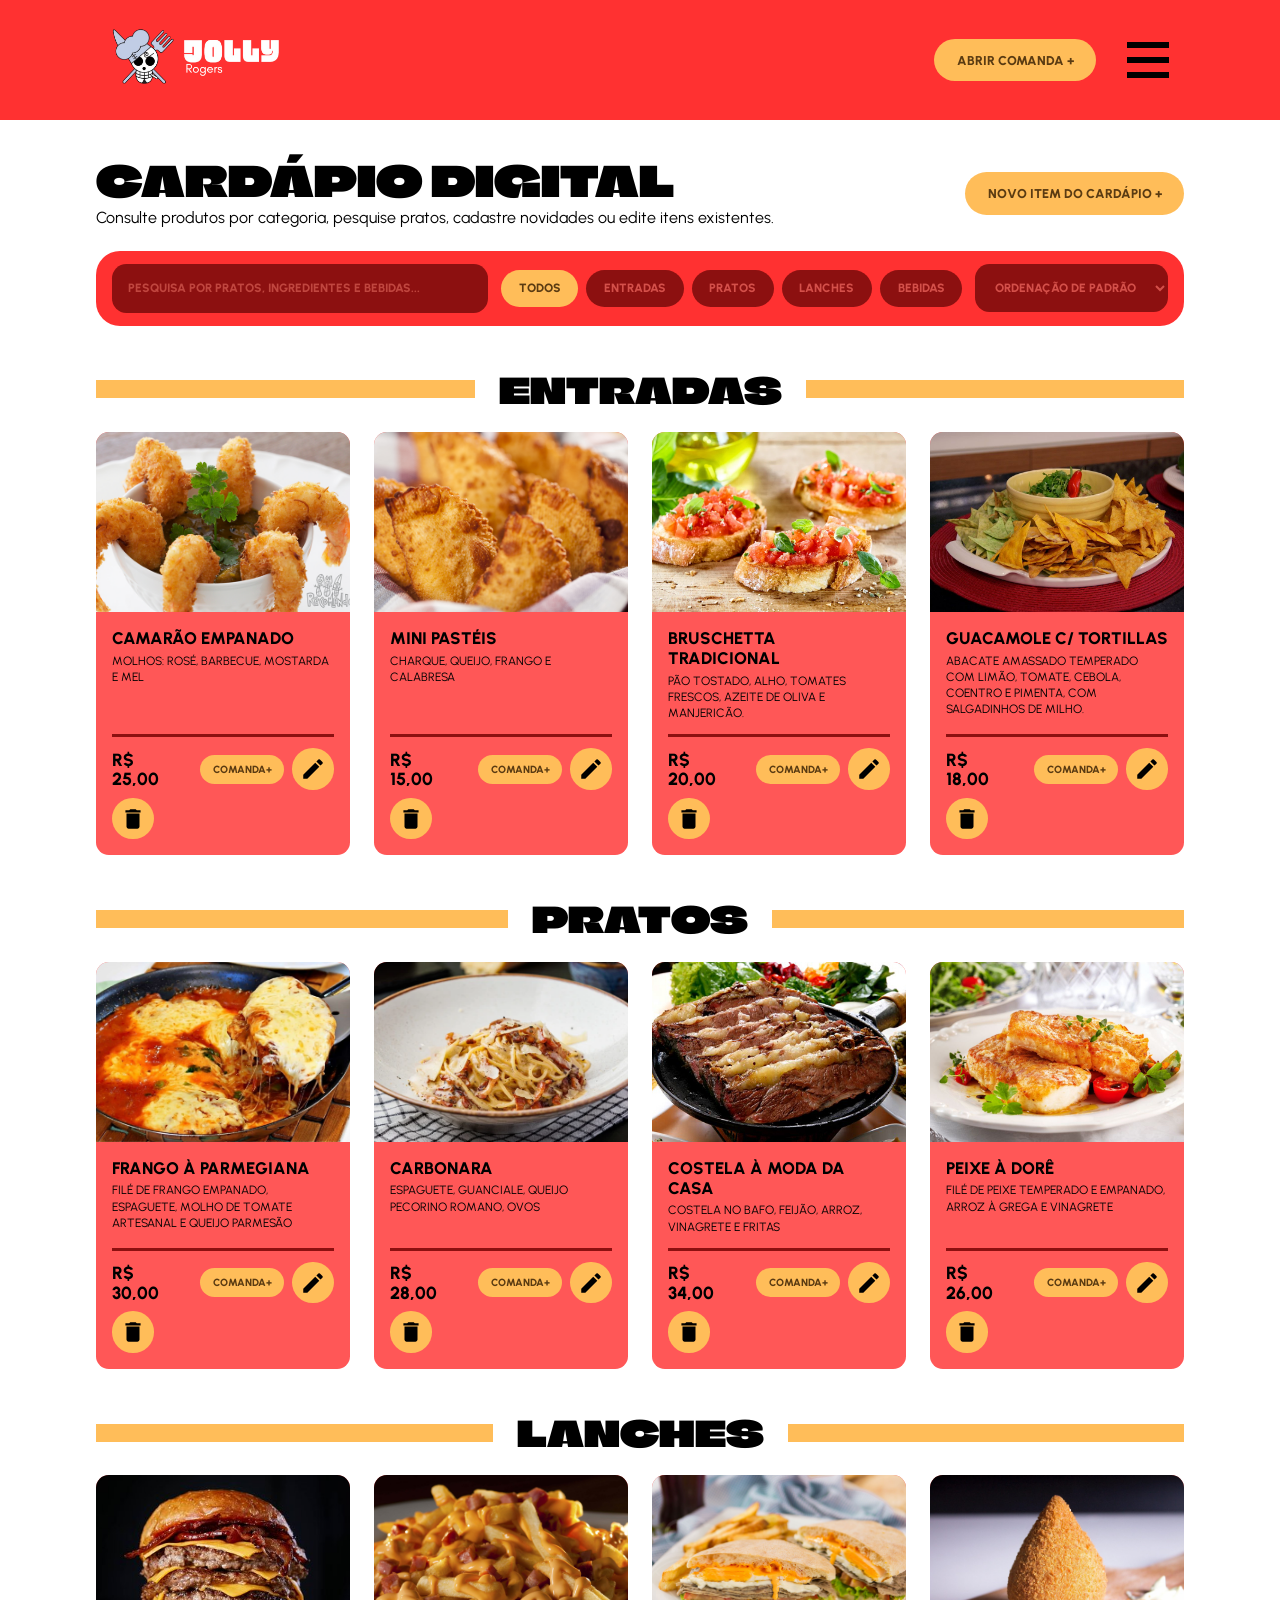
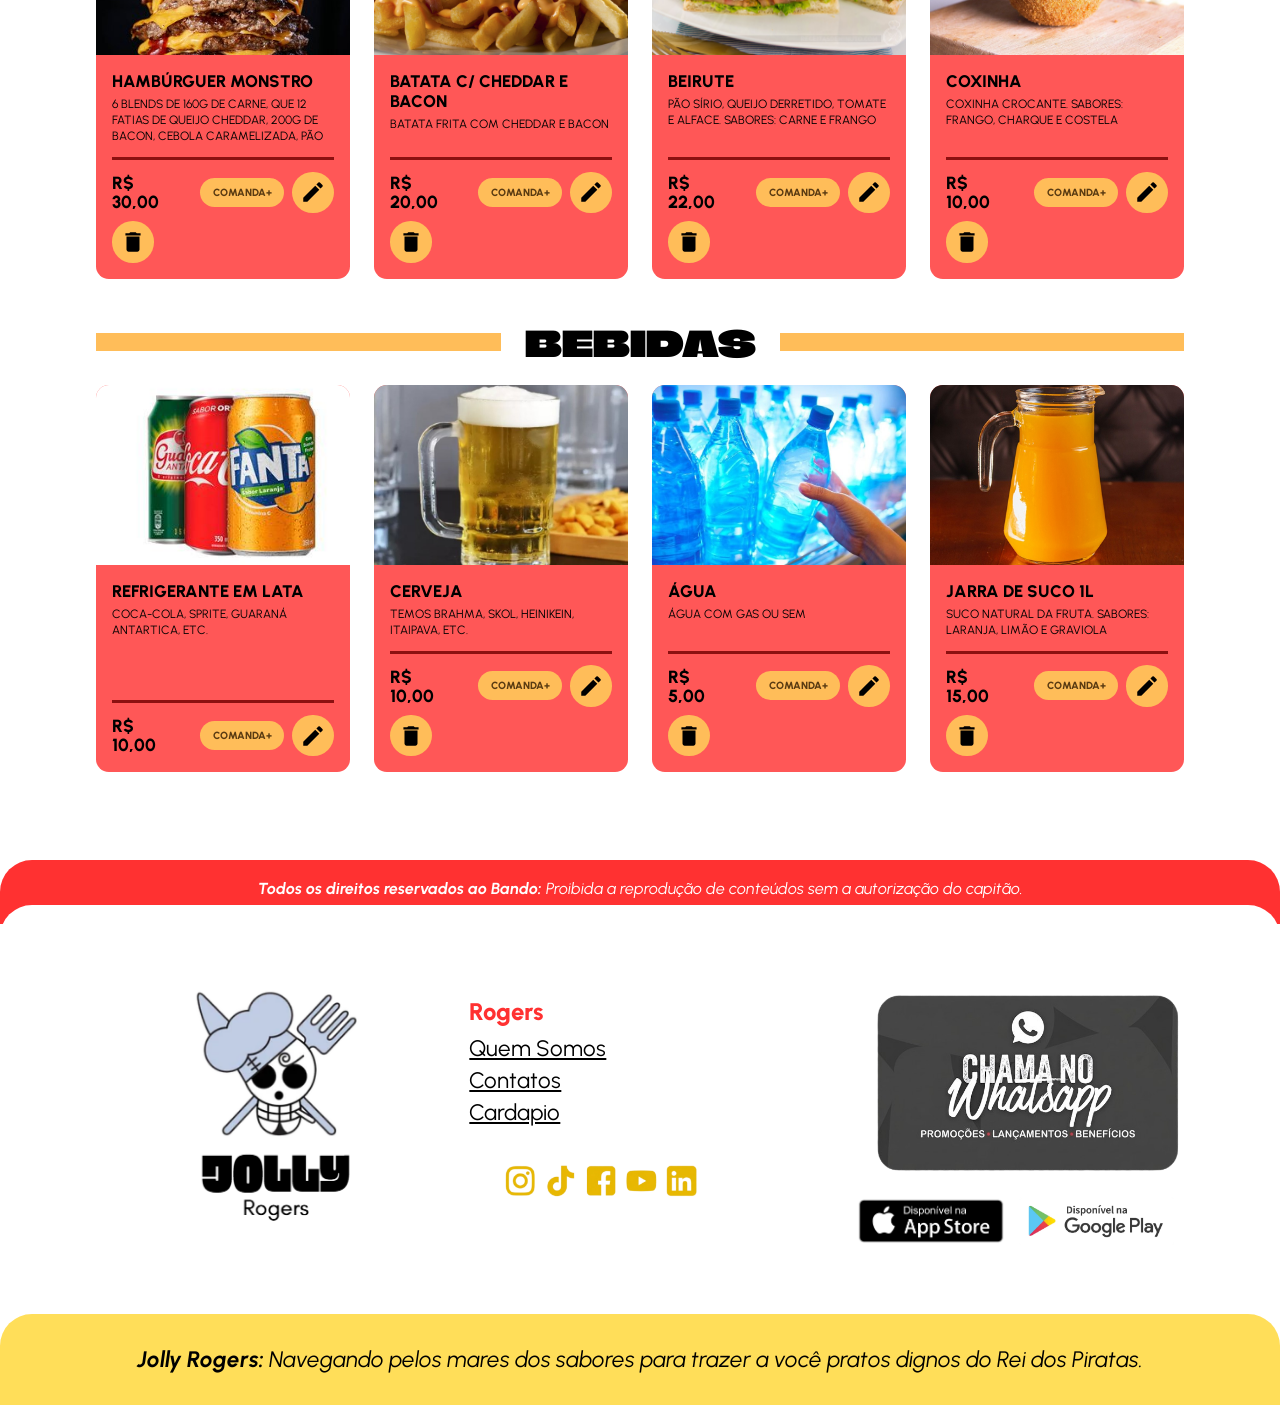
==== index.html @ 94817e21 "Organiza pastas e adiciona página de mesas e comandas" ====
<!DOCTYPE html>
<html lang="pt-BR">
<head>
  <meta charset="UTF-8">
  <meta name="viewport" content="width=device-width, initial-scale=1">
  <title>Cardápio Digital | Jolly Rogers</title>
  <link rel="preconnect" href="https://fonts.googleapis.com">
  <link rel="preconnect" href="https://fonts.gstatic.com" crossorigin>
  <link href="https://fonts.googleapis.com/css2?family=Climate+Crisis&family=Urbanist:wght@400;500;700;800&display=swap" rel="stylesheet">
  <link rel="stylesheet" href="css/style.css">
</head>
<body>

<header class="topo" id="topo">
  <a href="#topo" class="logo"><img src="img/logo-completo.png" alt="Jolly Rogers"></a>
  <a href="#nova-comanda" class="btn-pill">Abrir comanda +</a>
  <a href="#menu" class="hamburguer" aria-label="Abrir menu"></a>
  <a href="#topo" class="fechar" aria-label="Fechar menu">&times;</a>
</header>

<nav id="menu" aria-label="Navegação principal">
  <ul>
    <li><a href="#topo" aria-current="page">Cardápio</a></li>
    <li><a href="mesas.html">Mesas &amp; Comandas</a></li>
    <li><a href="#pedidos">Pedidos (KDS)</a></li>
    <li><a href="#historico">Histórico &amp; Relatório</a></li>
  </ul>
</nav>

<input type="radio" name="cat" id="c-todos" checked hidden>
<input type="radio" name="cat" id="c-entradas" hidden>
<input type="radio" name="cat" id="c-pratos" hidden>
<input type="radio" name="cat" id="c-lanches" hidden>
<input type="radio" name="cat" id="c-bebidas" hidden>

<main>
  <header class="intro">
    <hgroup>
      <h1>Cardápio Digital</h1>
      <p>Consulte produtos por categoria, pesquise pratos, cadastre novidades ou edite itens existentes.</p>
    </hgroup>
    <a href="#novo-item" class="btn-pill">Novo item do cardápio +</a>
  </header>

  <search class="filtros">
    <form action="#">
      <input type="search" name="q" placeholder="Pesquisa por pratos, ingredientes e bebidas..." aria-label="Pesquisar no cardápio">
      <fieldset>
        <legend hidden>Categorias</legend>
        <label for="c-todos">Todos</label>
        <label for="c-entradas">Entradas</label>
        <label for="c-pratos">Pratos</label>
        <label for="c-lanches">Lanches</label>
        <label for="c-bebidas">Bebidas</label>
      </fieldset>
      <select name="ordem" aria-label="Ordenação">
        <option>Ordenação de padrão</option>
        <option>Menor preço</option>
        <option>Maior preço</option>
        <option>A–Z</option>
      </select>
    </form>
  </search>

  <section id="entradas">
    <h2>Entradas</h2>
    <ul>
      <li><article>
        <figure><img src="img/camaraoempanado.jpg" alt="Camarão empanado"></figure>
        <h3>Camarão empanado</h3>
        <p>Molhos: rosé, barbecue, mostarda e mel</p>
        <footer><strong>R$ 25,00</strong><a href="#nova-comanda" class="btn-mini">Comanda+</a><a href="#editar-item" class="btn-icone" aria-label="Editar"></a><a href="#excluir-item" class="btn-icone" aria-label="Excluir"></a></footer>
      </article></li>
      <li><article>
        <figure><img src="img/minipasteis.jpg" alt="Mini pastéis"></figure>
        <h3>Mini pastéis</h3>
        <p>Charque, queijo, frango e calabresa</p>
        <footer><strong>R$ 15,00</strong><a href="#nova-comanda" class="btn-mini">Comanda+</a><a href="#editar-item" class="btn-icone" aria-label="Editar"></a><a href="#excluir-item" class="btn-icone" aria-label="Excluir"></a></footer>
      </article></li>
      <li><article>
        <figure><img src="img/bruschettas.jpg" alt="Bruschetta tradicional"></figure>
        <h3>Bruschetta tradicional</h3>
        <p>Pão tostado, alho, tomates frescos, azeite de oliva e manjericão.</p>
        <footer><strong>R$ 20,00</strong><a href="#nova-comanda" class="btn-mini">Comanda+</a><a href="#editar-item" class="btn-icone" aria-label="Editar"></a><a href="#excluir-item" class="btn-icone" aria-label="Excluir"></a></footer>
      </article></li>
      <li><article>
        <figure><img src="img/guacamole.jpg" alt="Guacamole com tortillas"></figure>
        <h3>Guacamole c/ tortillas</h3>
        <p>Abacate amassado temperado com limão, tomate, cebola, coentro e pimenta, com salgadinhos de milho.</p>
        <footer><strong>R$ 18,00</strong><a href="#nova-comanda" class="btn-mini">Comanda+</a><a href="#editar-item" class="btn-icone" aria-label="Editar"></a><a href="#excluir-item" class="btn-icone" aria-label="Excluir"></a></footer>
      </article></li>
    </ul>
  </section>

  <section id="pratos">
    <h2>Pratos</h2>
    <ul>
      <li><article>
        <figure><img src="img/frangoaparmegiana.jpg" alt="Frango à parmegiana"></figure>
        <h3>Frango à parmegiana</h3>
        <p>Filé de frango empanado, espaguete, molho de tomate artesanal e queijo parmesão</p>
        <footer><strong>R$ 30,00</strong><a href="#nova-comanda" class="btn-mini">Comanda+</a><a href="#editar-item" class="btn-icone" aria-label="Editar"></a><a href="#excluir-item" class="btn-icone" aria-label="Excluir"></a></footer>
      </article></li>
      <li><article>
        <figure><img src="img/carbonara.jpg" alt="Carbonara"></figure>
        <h3>Carbonara</h3>
        <p>Espaguete, guanciale, queijo pecorino romano, ovos</p>
        <footer><strong>R$ 28,00</strong><a href="#nova-comanda" class="btn-mini">Comanda+</a><a href="#editar-item" class="btn-icone" aria-label="Editar"></a><a href="#excluir-item" class="btn-icone" aria-label="Excluir"></a></footer>
      </article></li>
      <li><article>
        <figure><img src="img/costela.jpg" alt="Costela à moda da casa"></figure>
        <h3>Costela à moda da casa</h3>
        <p>Costela no bafo, feijão, arroz, vinagrete e fritas</p>
        <footer><strong>R$ 34,00</strong><a href="#nova-comanda" class="btn-mini">Comanda+</a><a href="#editar-item" class="btn-icone" aria-label="Editar"></a><a href="#excluir-item" class="btn-icone" aria-label="Excluir"></a></footer>
      </article></li>
      <li><article>
        <figure><img src="img/peixeadore.jpg" alt="Peixe à dorê"></figure>
        <h3>Peixe à dorê</h3>
        <p>Filé de peixe temperado e empanado, arroz à grega e vinagrete</p>
        <footer><strong>R$ 26,00</strong><a href="#nova-comanda" class="btn-mini">Comanda+</a><a href="#editar-item" class="btn-icone" aria-label="Editar"></a><a href="#excluir-item" class="btn-icone" aria-label="Excluir"></a></footer>
      </article></li>
    </ul>
  </section>

  <section id="lanches">
    <h2>Lanches</h2>
    <ul>
      <li><article>
        <figure><img src="img/hamburguermonstro.jpg" alt="Hambúrguer monstro"></figure>
        <h3>Hambúrguer monstro</h3>
        <p>6 blends de 160g de carne, que 12 fatias de queijo cheddar, 200g de bacon, cebola caramelizada, pão</p>
        <footer><strong>R$ 30,00</strong><a href="#nova-comanda" class="btn-mini">Comanda+</a><a href="#editar-item" class="btn-icone" aria-label="Editar"></a><a href="#excluir-item" class="btn-icone" aria-label="Excluir"></a></footer>
      </article></li>
      <li><article>
        <figure><img src="img/batata-cheddar.jpg" alt="Batata com cheddar e bacon"></figure>
        <h3>Batata c/ cheddar e bacon</h3>
        <p>Batata frita com cheddar e bacon</p>
        <footer><strong>R$ 20,00</strong><a href="#nova-comanda" class="btn-mini">Comanda+</a><a href="#editar-item" class="btn-icone" aria-label="Editar"></a><a href="#excluir-item" class="btn-icone" aria-label="Excluir"></a></footer>
      </article></li>
      <li><article>
        <figure><img src="img/beirute.jpg" alt="Beirute"></figure>
        <h3>Beirute</h3>
        <p>Pão sírio, queijo derretido, tomate e alface. Sabores: carne e frango</p>
        <footer><strong>R$ 22,00</strong><a href="#nova-comanda" class="btn-mini">Comanda+</a><a href="#editar-item" class="btn-icone" aria-label="Editar"></a><a href="#excluir-item" class="btn-icone" aria-label="Excluir"></a></footer>
      </article></li>
      <li><article>
        <figure><img src="img/coxinha.jpg" alt="Coxinha"></figure>
        <h3>Coxinha</h3>
        <p>Coxinha crocante. Sabores: frango, charque e costela</p>
        <footer><strong>R$ 10,00</strong><a href="#nova-comanda" class="btn-mini">Comanda+</a><a href="#editar-item" class="btn-icone" aria-label="Editar"></a><a href="#excluir-item" class="btn-icone" aria-label="Excluir"></a></footer>
      </article></li>
    </ul>
  </section>

  <section id="bebidas">
    <h2>Bebidas</h2>
    <ul>
      <li><article>
        <figure><img src="img/refri.jpg" alt="Refrigerante em lata"></figure>
        <h3>Refrigerante em lata</h3>
        <p>COCA-COLA, SPRITE, guaraná antartica, etc.</p>
        <footer><strong>R$ 10,00</strong><a href="#nova-comanda" class="btn-mini">Comanda+</a><a href="#editar-item" class="btn-icone" aria-label="Editar"></a></footer>
      </article></li>
      <li><article>
        <figure><img src="img/cerveja.jpg" alt="Cerveja"></figure>
        <h3>Cerveja</h3>
        <p>TEMOS BRAHMA, SKOL, HEINIKEIN, ITAIPAVA, ETC.</p>
        <footer><strong>R$ 10,00</strong><a href="#nova-comanda" class="btn-mini">Comanda+</a><a href="#editar-item" class="btn-icone" aria-label="Editar"></a><a href="#excluir-item" class="btn-icone" aria-label="Excluir"></a></footer>
      </article></li>
      <li><article>
        <figure><img src="img/agua.jpg" alt="Água"></figure>
        <h3>Água</h3>
        <p>Água COM GAS OU SEM</p>
        <footer><strong>R$ 5,00</strong><a href="#nova-comanda" class="btn-mini">Comanda+</a><a href="#editar-item" class="btn-icone" aria-label="Editar"></a><a href="#excluir-item" class="btn-icone" aria-label="Excluir"></a></footer>
      </article></li>
      <li><article>
        <figure><img src="img/suco.jpg" alt="Jarra de suco"></figure>
        <h3>Jarra de suco 1L</h3>
        <p>Suco natural da fruta. Sabores: laranja, limão e graviola</p>
        <footer><strong>R$ 15,00</strong><a href="#nova-comanda" class="btn-mini">Comanda+</a><a href="#editar-item" class="btn-icone" aria-label="Editar"></a><a href="#excluir-item" class="btn-icone" aria-label="Excluir"></a></footer>
      </article></li>
    </ul>
  </section>
</main>

<aside class="direitos">
  <p><em><strong>Todos os direitos reservados ao Bando:</strong> Proibida a reprodução de conteúdos sem a autorização do capitão.</em></p>
</aside>

<footer class="rodape">
  <section class="rodape-conteudo">
    <figure class="marca">
      <img src="img/logo-rodape.png" alt="Jolly Rogers: caveira com chapéu de cozinheiro e talheres">
    </figure>

    <nav aria-label="Links do rodapé">
      <h2>Rogers</h2>
      <ul>
        <li><a href="#quem-somos">Quem Somos</a></li>
        <li><a href="#contatos">Contatos</a></li>
        <li><a href="#topo">Cardapio</a></li>
      </ul>
      <img src="img/redes.png" alt="Instagram, TikTok, Facebook, YouTube e LinkedIn" class="redes">
    </nav>

    <section class="contato">
      <a href="https://wa.me/" aria-label="Chama no Whatsapp"><img src="img/whatsapp.png" alt="Chama no Whatsapp: promoções, lançamentos e benefícios"></a>
      <ul>
        <li><a href="#app-store"><img src="img/app-store.png" alt="Disponível na App Store"></a></li>
        <li><a href="#google-play"><img src="img/google-play.webp" alt="Disponível no Google Play"></a></li>
      </ul>
    </section>
  </section>

  <p class="lema"><em><strong>Jolly Rogers:</strong> Navegando pelos mares dos sabores para trazer a você pratos dignos do Rei dos Piratas.</em></p>
</footer>

<!-- ============ MODAIS (sem JS, abertos via :target) ============ -->

<dialog id="nova-comanda" aria-labelledby="t-comanda">
  <form action="#" method="dialog">
    <h2 id="t-comanda">Abrir nova comanda</h2>
    <fieldset>
      <p>
        <label for="mesa">Mesa do Salão <abbr title="obrigatório">*</abbr></label>
        <select id="mesa" name="mesa" required><option value=""></option><option value="1">Mesa 1</option><option value="2">Mesa 2</option><option value="3">Mesa 3</option><option value="4">Mesa 4</option><option value="5">Mesa 5</option><option value="6">Mesa 6</option><option value="7">Mesa 7</option><option value="8">Mesa 8</option></select>
      </p>
      <p>
        <label for="cliente">Nome ou Identificação do Cliente <abbr title="obrigatório">*</abbr></label>
        <input id="cliente" name="cliente" type="text" required>
      </p>
      <p class="check"><input id="taxa" name="taxa" type="checkbox" checked><label for="taxa">Habilitar taxa de serviço padrão (10%)</label></p>
    </fieldset>
    <menu>
      <li><a href="#topo" class="btn-claro">Cancelar</a></li>
      <li><button type="submit" class="btn-vermelho">ABRIR</button></li>
    </menu>
  </form>
</dialog>

<dialog id="novo-item" aria-labelledby="t-novo">
  <form action="#" method="dialog">
    <h2 id="t-novo">Novo item no cardápio</h2>
    <fieldset class="grade">
      <p class="largo"><label for="n-nome">Nome do Prato ou Bebida <abbr title="obrigatório">*</abbr></label><input id="n-nome" type="text" required></p>
      <p><label for="n-cat">Categoria <abbr title="obrigatório">*</abbr></label><select id="n-cat" required><option value=""></option><option>Entradas</option><option>Pratos</option><option>Lanches</option><option>Bebidas</option></select></p>
      <p><label for="n-preco">Preço (R$) <abbr title="obrigatório">*</abbr></label><input id="n-preco" type="number" step="0.01" min="0" required></p>
      <p class="largo"><label for="n-desc">Descrição dos Ingredientes</label><textarea id="n-desc" rows="5"></textarea></p>
      <p class="largo"><label for="n-foto">URL da Foto do Prato <abbr title="obrigatório">*</abbr></label><input id="n-foto" type="url" required></p>
      <p class="check largo"><input id="n-disp" type="checkbox" checked><label for="n-disp">Item disponível para pedidos no restaurante</label></p>
    </fieldset>
    <menu>
      <li><a href="#topo" class="btn-claro">Cancelar</a></li>
      <li><button type="submit" class="btn-vermelho">Salvar</button></li>
    </menu>
  </form>
</dialog>

<dialog id="editar-item" aria-labelledby="t-editar">
  <form action="#" method="dialog">
    <h2 id="t-editar">Editar item do cardápio</h2>
    <fieldset class="grade">
      <p class="largo"><label for="e-nome">Nome do Prato ou Bebida <abbr title="obrigatório">*</abbr></label><input id="e-nome" type="text" required></p>
      <p><label for="e-cat">Categoria <abbr title="obrigatório">*</abbr></label><select id="e-cat" required><option value=""></option><option>Entradas</option><option>Pratos</option><option>Lanches</option><option>Bebidas</option></select></p>
      <p><label for="e-preco">Preço (R$) <abbr title="obrigatório">*</abbr></label><input id="e-preco" type="number" step="0.01" min="0" required></p>
      <p class="largo"><label for="e-desc">Descrição dos Ingredientes</label><textarea id="e-desc" rows="5"></textarea></p>
      <p class="largo"><label for="e-foto">URL da Foto do Prato <abbr title="obrigatório">*</abbr></label><input id="e-foto" type="url" required></p>
      <p class="check largo"><input id="e-disp" type="checkbox" checked><label for="e-disp">Item disponível para pedidos no restaurante</label></p>
    </fieldset>
    <menu>
      <li><a href="#topo" class="btn-claro">Cancelar</a></li>
      <li><button type="submit" class="btn-vermelho">Salvar</button></li>
    </menu>
  </form>
</dialog>

<dialog id="excluir-item" aria-labelledby="t-excluir">
  <form action="#" method="dialog">
    <h2 id="t-excluir">Excluir item do cardápio?</h2>
    <p>Tem certeza que deseja remover permanentemente o prato "NOME DO PRATO"? Esta ação não pode ser desfeita.</p>
    <menu>
      <li><a href="#topo" class="btn-claro">Cancelar</a></li>
      <li><button type="submit" class="btn-vermelho">SIM</button></li>
    </menu>
  </form>
</dialog>

<script src="js/script.js"></script>
</body>
</html>
---- css/style.css ----
@font-face {
  font-family: "Cayento";
  src: local("Cayento"),
       url("../fonts/Cayento_PERSONAL_USE_ONLY.otf") format("opentype"),
       url("../fonts/Cayento.otf") format("opentype"),
       url("../assets/fontes/Cayento_PERSONAL_USE_ONLY.otf") format("opentype");
  font-weight: 400;
  font-style: normal;
  font-display: swap;
}

:root {
  --vermelho: #ff3131;
  --vermelho-card: #ff5757;
  --vinho: #8c1010;
  --laranja: #ffbd59;
  --creme: #ffd28b;
  --amarelo: #ffde59;
  --texto: #000;
  --titulo: "Cayento", "Climate Crisis", "Impact", sans-serif;
  --corpo: "Urbanist", system-ui, sans-serif;
}

*, *::before, *::after { box-sizing: border-box; }
html { scroll-behavior: smooth; }
body { margin: 0; font-family: var(--corpo); color: var(--texto); background: #fff; }
img { max-width: 100%; display: block; }
ul, menu { list-style: none; margin: 0; padding: 0; }
h1, h2, h3, p, figure { margin: 0; }
a { color: inherit; }
:focus-visible { outline: 3px solid var(--vinho); outline-offset: 2px; }
[hidden] { display: none !important; }

/* ---------- Topo ---------- */
.topo {
  background: var(--vermelho);
  display: flex; align-items: center; justify-content: space-between; gap: 1rem;
  padding: 1.25rem clamp(1rem, 7.5vw, 6rem);
  position: relative;
}
.topo .logo { margin-right: auto; }
.logo img { height: clamp(48px, 8vw, 80px); width: auto; }

.btn-pill {
  background: var(--laranja); color: #5a3b12;
  font-weight: 800; font-size: .8rem; text-transform: uppercase; text-decoration: none;
  padding: .85rem 1.4rem; border-radius: 999px; white-space: nowrap;
}
.btn-pill:hover { background: var(--creme); }

.hamburguer {
  display: block; width: 4.5rem; height: 4.5rem; flex: none; border-radius: 50%;
  background:
    linear-gradient(#000 0 0) center calc(50% - 15px) / 42px 6px no-repeat,
    linear-gradient(#000 0 0) center / 42px 6px no-repeat,
    linear-gradient(#000 0 0) center calc(50% + 15px) / 42px 6px no-repeat;
  transition: background-color .2s, transform .2s;
}
.hamburguer:hover { background-color: rgba(0, 0, 0, .12); transform: scale(1.08); }

/* Menu: abre e fecha com animação (via :target, sem JS) */
.fechar {
  --barra-l: 44px; --barra-a: 6px;
  display: none; position: relative; width: 4.5rem; height: 4.5rem; flex: none;
  font-size: 0; text-decoration: none;
  border-radius: 50%; transition: background-color .2s, transform .2s;
}
.fechar::before, .fechar::after {
  content: ""; position: absolute; left: 50%; top: 50%;
  width: var(--barra-l); height: var(--barra-a); background: #000;
  translate: -50% -50%;
}
.fechar::before { rotate: 45deg; }
.fechar::after { rotate: -45deg; }
.fechar:hover { background: rgba(0, 0, 0, .12); transform: scale(1.08); }
body:has(#menu:target) .hamburguer { display: none; }
body:has(#menu:target) .fechar { display: grid; }

#menu {
  background: var(--creme); overflow: hidden; scroll-margin-top: 12rem;
  max-height: 0; visibility: hidden;
  transition: max-height .35s ease, visibility 0s linear .35s;
}
#menu:target {
  max-height: 34rem; visibility: visible;
  transition: max-height .35s ease, visibility 0s;
}
#menu ul {
  display: grid; grid-template-columns: repeat(auto-fit, minmax(190px, 1fr)); gap: 1.5rem;
  padding: 2rem clamp(1rem, 7.5vw, 6rem);
}
#menu li a {
  display: grid; place-items: center; text-align: center; min-height: 128px; padding: 1rem;
  background: var(--vermelho); border-radius: 2.5rem; text-decoration: none;
  font-family: var(--titulo); font-size: 1.15rem; text-transform: uppercase; line-height: 1.1;
}
#menu li a[aria-current] { background: var(--vinho); }
#menu li a:hover { background: var(--vinho); }

/* ---------- Principal ---------- */
main { padding: 2.5rem clamp(1rem, 7.5vw, 6rem) 3rem; }

.intro { display: flex; align-items: center; justify-content: space-between; gap: 1rem; flex-wrap: wrap; margin-bottom: 1.5rem; }
h1 { font-family: var(--titulo); font-size: clamp(1.8rem, 4vw, 2.6rem); font-weight: 400; text-transform: uppercase; line-height: 1; }
.intro p { margin-top: .4rem; }

/* Filtros */
.filtros { display: block; background: var(--vermelho); border-radius: 1.5rem; padding: .8rem 1rem; margin-bottom: 2.5rem; }
.filtros form { display: flex; flex-wrap: wrap; align-items: center; gap: .8rem; }
.filtros input[type="search"] {
  flex: 1 1 280px; border: 0; border-radius: .9rem; background: var(--vinho); color: var(--creme);
  font: 800 .75rem var(--corpo); text-transform: uppercase; padding: 1.1rem 1rem;
}
.filtros input::placeholder { color: #c0463f; }
.filtros fieldset { border: 0; margin: 0; padding: 0; display: flex; flex-wrap: wrap; gap: .5rem; }
.filtros label {
  background: var(--vinho); color: #d4504a; font: 800 .75rem var(--corpo); text-transform: uppercase;
  padding: .7rem 1.1rem; border-radius: 999px; cursor: pointer;
}
body:has(#c-todos:checked) [for="c-todos"],
body:has(#c-entradas:checked) [for="c-entradas"],
body:has(#c-pratos:checked) [for="c-pratos"],
body:has(#c-lanches:checked) [for="c-lanches"],
body:has(#c-bebidas:checked) [for="c-bebidas"] { background: var(--laranja); color: #5a3b12; }
.filtros select {
  background: var(--vinho); color: #d4504a; border: 0; border-radius: .9rem;
  font: 800 .75rem var(--corpo); text-transform: uppercase; padding: 1rem;
}

/* Filtro por categoria sem JS */
body:has(#c-entradas:checked) main > section:not(#entradas),
body:has(#c-pratos:checked) main > section:not(#pratos),
body:has(#c-lanches:checked) main > section:not(#lanches),
body:has(#c-bebidas:checked) main > section:not(#bebidas) { display: none; }

/* Seções */
main > section { margin-bottom: 2.5rem; }
h2 {
  display: flex; align-items: center; gap: 1.5rem;
  font-family: var(--titulo); font-weight: 400; font-size: clamp(1.5rem, 3vw, 2.2rem);
  text-transform: uppercase; margin-bottom: 1.2rem;
}
h2::before, h2::after { content: ""; flex: 1; height: 18px; background: var(--laranja); }

main > section > ul { display: grid;
  grid-template-columns: repeat(auto-fit, minmax(220px, 1fr));
  gap: 1.5rem;
  align-items: stretch;
}
main > section > ul > li { display: flex; }

/* Cards */
article {
  background: var(--vermelho-card); border-radius: .8rem; overflow: hidden;
  display: flex; flex-direction: column; width: 100%;
}
article figure { aspect-ratio: 16 / 9; 
  height: 180px;
  background: var(--creme); 
  overflow: hidden;}
article figure img {
  width: 100%; 
  height: 100%; 
  object-fit: cover; 
  display: block;}
article h3 { font-weight: 800; font-size: 1.05rem; text-transform: uppercase; padding: 1rem 1rem .3rem; }
article p { font-size: .75rem; text-transform: uppercase; padding: 0 1rem; line-height: 1.35; flex: 1; }
article footer {
  display: flex; flex-wrap: wrap; align-items: center; gap: .5rem; margin: .8rem 1rem 1rem; padding-top: .7rem;
  border-top: 3px solid var(--vinho);
}
article footer strong { font-size: 1.1rem; font-weight: 800; margin-right: auto; width: 4.5rem; line-height: 1.1; }
article footer strong { word-spacing: 100vw; }
.btn-mini {
  background: var(--laranja); color: #5a3b12; font-size: .65rem; font-weight: 800; text-transform: uppercase;
  text-decoration: none; padding: .5rem .8rem; border-radius: 999px;
}
.btn-icone {
  width: 2.6rem; height: 2.6rem; flex: none; border-radius: 50%; font-size: 0; text-decoration: none;
  background-color: var(--laranja); background-repeat: no-repeat; background-position: center; background-size: 62%;
  transition: background-color .2s, transform .2s;
}
.btn-icone:hover { transform: scale(1.1); }
.btn-icone[href="#editar-item"] {
  background-image: url("data:image/svg+xml,%3Csvg xmlns='http://www.w3.org/2000/svg' viewBox='0 0 24 24'%3E%3Cpath d='M3 17.25V21h3.75L17.81 9.94l-3.75-3.75L3 17.25zM20.71 7.04a1 1 0 0 0 0-1.41l-2.34-2.34a1 1 0 0 0-1.41 0l-1.83 1.83 3.75 3.75 1.83-1.83z'/%3E%3C/svg%3E");
}
.btn-icone[href="#excluir-item"] {
  background-image: url("data:image/svg+xml,%3Csvg xmlns='http://www.w3.org/2000/svg' viewBox='0 0 24 24'%3E%3Cpath d='M6 19c0 1.1.9 2 2 2h8c1.1 0 2-.9 2-2V7H6v12zM19 4h-3.5l-1-1h-5l-1 1H5v2h14V4z'/%3E%3C/svg%3E");
}
.btn-mini:hover, .btn-icone:hover { background-color: var(--creme); }

/* ---------- Rodapé ---------- */
.direitos {
  background: var(--vermelho); text-align: center; padding: 1.2rem 1rem 1.6rem;
  border-radius: 2rem 2rem 0 0; color: #fff;
}
.rodape { background: #fff; margin-top: -1.2rem; border-radius: 2rem 2rem 0 0; position: relative; }
.rodape-conteudo {
  display: grid; grid-template-columns: repeat(auto-fit, minmax(220px, 1fr)); gap: 2rem; align-items: center;
  padding: 4rem clamp(1rem, 7.5vw, 6rem);
}
.marca { text-align: center; }
.marca img { width: 220px; max-width: 100%; margin: 0 auto; }
.marca figcaption { font-family: var(--titulo); font-size: 2.4rem; line-height: .9; }
.marca small { display: block; font-family: var(--corpo); font-size: 1.4rem; font-weight: 500; }
.rodape nav h2 { display: block; color: var(--vermelho); font-family: var(--corpo); font-weight: 800; font-size: 1.5rem; text-transform: none; margin-bottom: .6rem; }
.rodape nav h2::before, .rodape nav h2::after { content: none; }
.rodape nav li { font-size: 1.4rem; margin-bottom: .3rem; }
.redes { width: 260px; margin-top: 1rem; }
.contato { display: grid; gap: .6rem; justify-items: center; }
.contato > a img { width: 100%; max-width: 380px; }
.contato ul { display: flex; gap: .6rem; align-items: center; }
.contato ul img { height: 48px; width: auto; }
.lema {
  background: var(--amarelo); text-align: center; font-size: 1.4rem; padding: 2rem clamp(1rem, 10vw, 8rem);
  border-radius: 2rem 2rem 0 0;
}

/* ---------- Modais (via :target, sem JS) ---------- */
dialog {
  display: none; position: fixed; inset: 0; width: min(92vw, 720px); max-height: 92vh; overflow: auto;
  margin: auto; border: 0; padding: 0; background: var(--laranja); border-radius: 2.5rem; color: #000; z-index: 30;
}
dialog:target { display: block; }
dialog:target::backdrop { background: rgba(0, 0, 0, .5); }
dialog h2 {
  display: block; padding: 1.8rem 2rem 1.2rem; border-bottom: 3px solid #c99a4d;
  font-size: clamp(1.4rem, 3.5vw, 2.1rem);
}
dialog h2::before, dialog h2::after { content: none; }
dialog form > p { padding: 1.5rem 2rem; border-bottom: 3px solid #c99a4d; }
dialog fieldset { border: 0; margin: 0; padding: 1.2rem 2rem; display: grid; grid-template-columns: 1fr 1fr; gap: 1rem 1.5rem; }
dialog fieldset p { display: grid; gap: .5rem; align-content: start; }
dialog .largo { grid-column: 1 / -1; }
dialog label { font-size: 1rem; }
dialog abbr { color: #c00; text-decoration: none; }
dialog input[type="text"], dialog input[type="number"], dialog input[type="url"], dialog select, dialog textarea {
  width: 100%; border: 0; background: var(--creme); border-radius: 1rem; padding: 1rem; font: inherit; color: #000;
}
dialog textarea { resize: vertical; }
dialog .check { display: flex; align-items: center; gap: .5rem; }
dialog .check label { color: #6a4a1b; font-size: .95rem; }
dialog input[type="checkbox"] { width: 1.4rem; height: 1.4rem; accent-color: #c00; }
dialog menu {
  display: flex; justify-content: flex-end; gap: 1.2rem; padding: 1.2rem 2rem 1.8rem;
  border-top: 3px solid #c99a4d;
}
dialog form > p + menu, dialog fieldset + menu { margin-top: 0; }
.btn-claro, .btn-vermelho {
  display: inline-block; font: 800 1.3rem var(--corpo); text-decoration: none; border: 0; cursor: pointer;
  padding: .9rem 1.7rem; border-radius: 1rem; color: #000;
}
.btn-claro { background: var(--creme); }
.btn-vermelho { background: var(--vermelho); min-width: 9rem; }
.btn-claro:hover { background: #ffe0a8; }
.btn-vermelho:hover { background: #e82020; }

@media (max-width: 600px) {
  dialog fieldset { grid-template-columns: 1fr; }
  .topo .btn-pill { font-size: .65rem; padding: .7rem 1rem; }
  h2::before, h2::after { height: 12px; }
}
@media (prefers-reduced-motion: reduce) { * { transition: none !important; scroll-behavior: auto !important; } }

/* ---------- Responsivo ---------- */
html, body { overflow-x: hidden; }
dialog { max-height: 92dvh; }
.redes { max-width: 100%; }

@media (max-width: 900px) {
  main { padding-top: 1.8rem; }
  .intro { align-items: flex-start; }
  .rodape-conteudo { padding: 3rem 1.5rem; text-align: center; justify-items: center; }
  .rodape nav li { font-size: 1.2rem; }
  .redes { margin-inline: auto; }
  .lema { font-size: 1.15rem; }
  #menu ul { grid-template-columns: repeat(2, 1fr); }
}

@media (max-width: 600px) {
  .topo { padding: .9rem 1rem; gap: .6rem; }
  .logo img { height: 44px; }
  .hamburguer {
    width: 3.4rem; height: 3.4rem;
    background:
      linear-gradient(#000 0 0) center calc(50% - 10px) / 28px 4px no-repeat,
      linear-gradient(#000 0 0) center / 28px 4px no-repeat,
      linear-gradient(#000 0 0) center calc(50% + 10px) / 28px 4px no-repeat;
  }
  .hamburguer:hover { background-color: rgba(0, 0, 0, .12); }
  .fechar { --barra-l: 30px; --barra-a: 4px; width: 3.4rem; height: 3.4rem; }
  #menu ul { grid-template-columns: 1fr; gap: .8rem; padding: 1.2rem 1rem; }
  #menu li a { min-height: 76px; font-size: 1rem; border-radius: 1.8rem; }

  main { padding: 1.5rem 1rem 2rem; }
  .intro { flex-direction: column; gap: 1rem; }
  .intro .btn-pill { align-self: stretch; text-align: center; }
  .intro p { font-size: .9rem; }

  .filtros { padding: .7rem; border-radius: 1.2rem; }
  .filtros form { flex-direction: column; align-items: stretch; }
  .filtros input[type="search"] { flex: none; width: 100%; }
  .filtros fieldset { flex-wrap: wrap; gap: .4rem; min-width: 0; }
  .filtros label { flex: 1 1 auto; text-align: center; white-space: nowrap; padding: .65rem .8rem; font-size: .7rem; }
  .filtros select { width: 100%; }

  h2 { gap: .8rem; margin-bottom: .9rem; }
  main > section > ul { grid-template-columns: 1fr; gap: .8rem; }
  article footer { flex-wrap: wrap; }

  .direitos { font-size: .85rem; }
  .marca img { width: 170px; }
  .marca figcaption { font-size: 1.9rem; }
  .contato ul img { height: 40px; }
  .lema { font-size: 1rem; padding: 1.5rem 1rem; }

  dialog { width: 94vw; border-radius: 1.8rem; }
  dialog h2 { padding: 1.3rem 1.2rem .9rem; }
  dialog fieldset { padding: 1rem 1.2rem; }
  dialog menu { padding: 1rem 1.2rem 1.3rem; gap: .8rem; }
  dialog menu li { flex: 1; }
  .btn-claro, .btn-vermelho { display: block; width: 100%; text-align: center; font-size: 1.1rem; min-width: 0; }
}

@media (min-width: 601px) and (max-width: 900px) {
  main > section > ul { grid-template-columns: repeat(2, 1fr); }
}
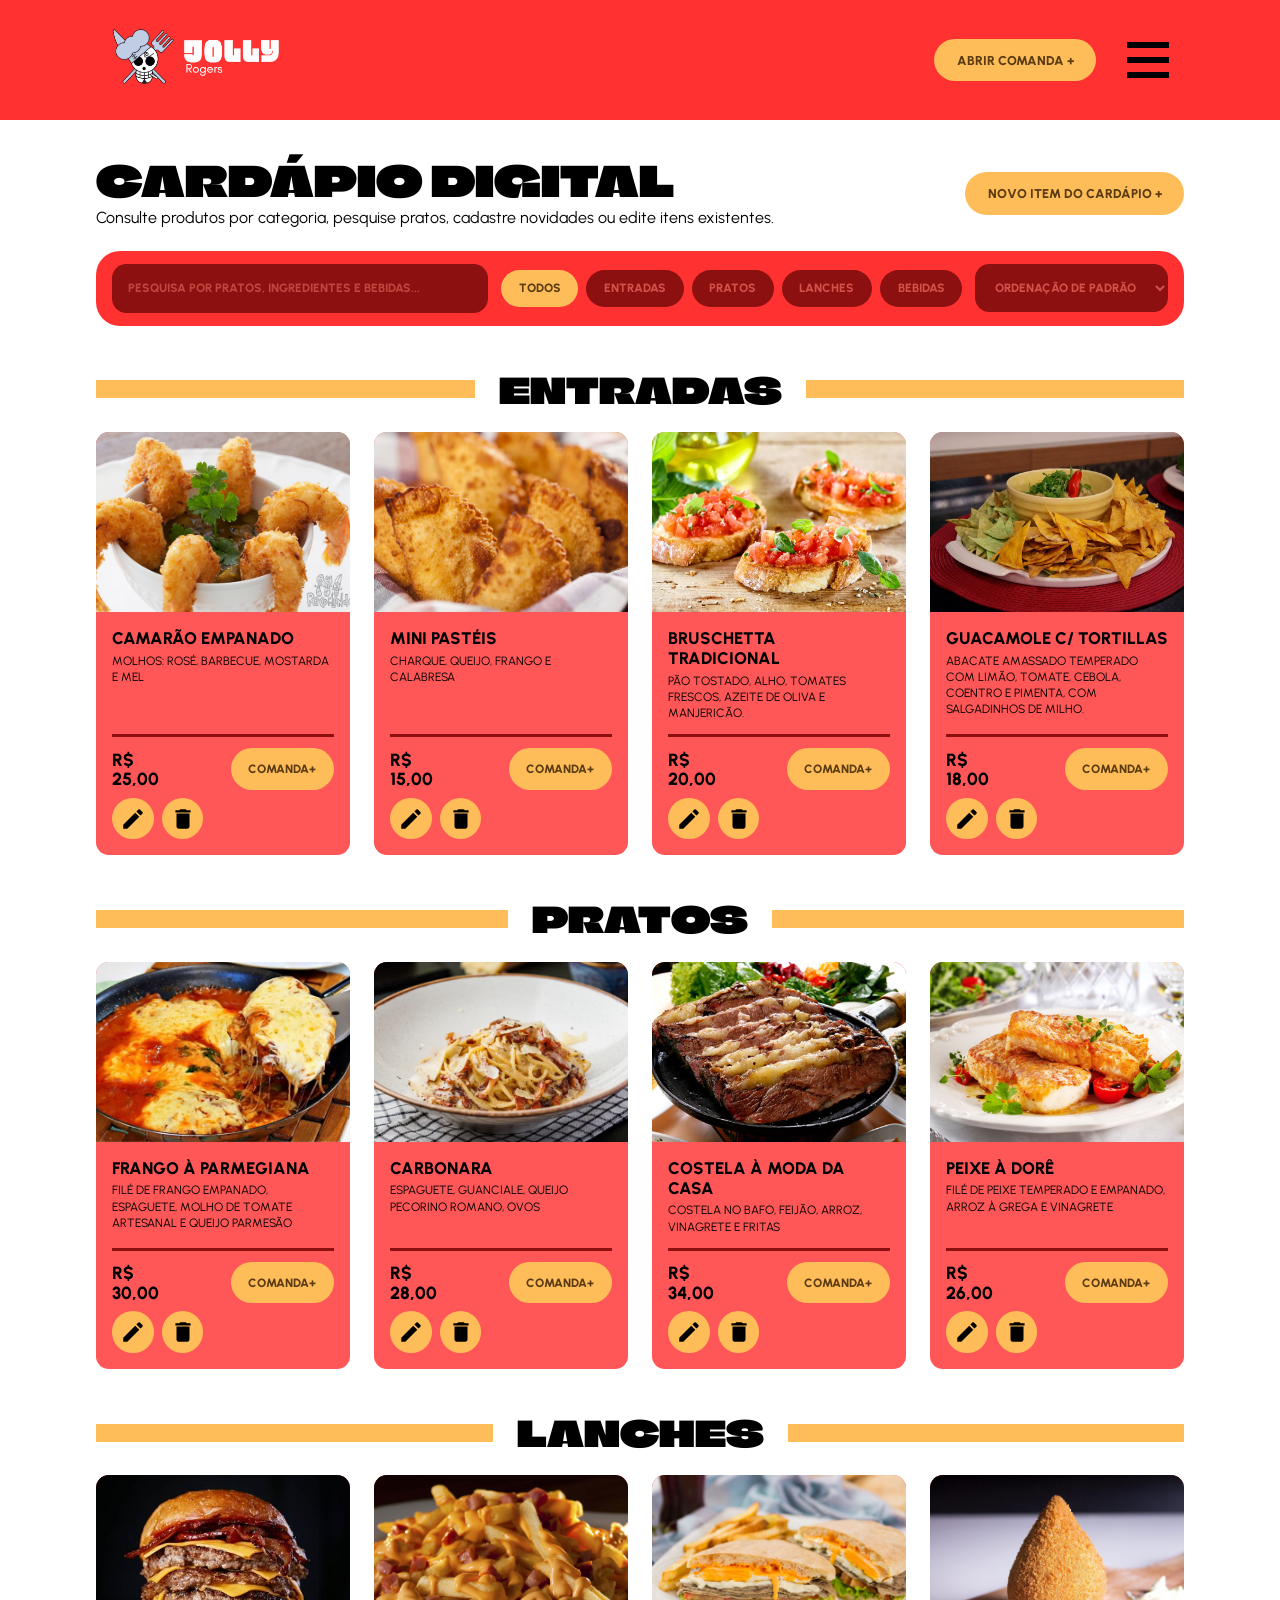
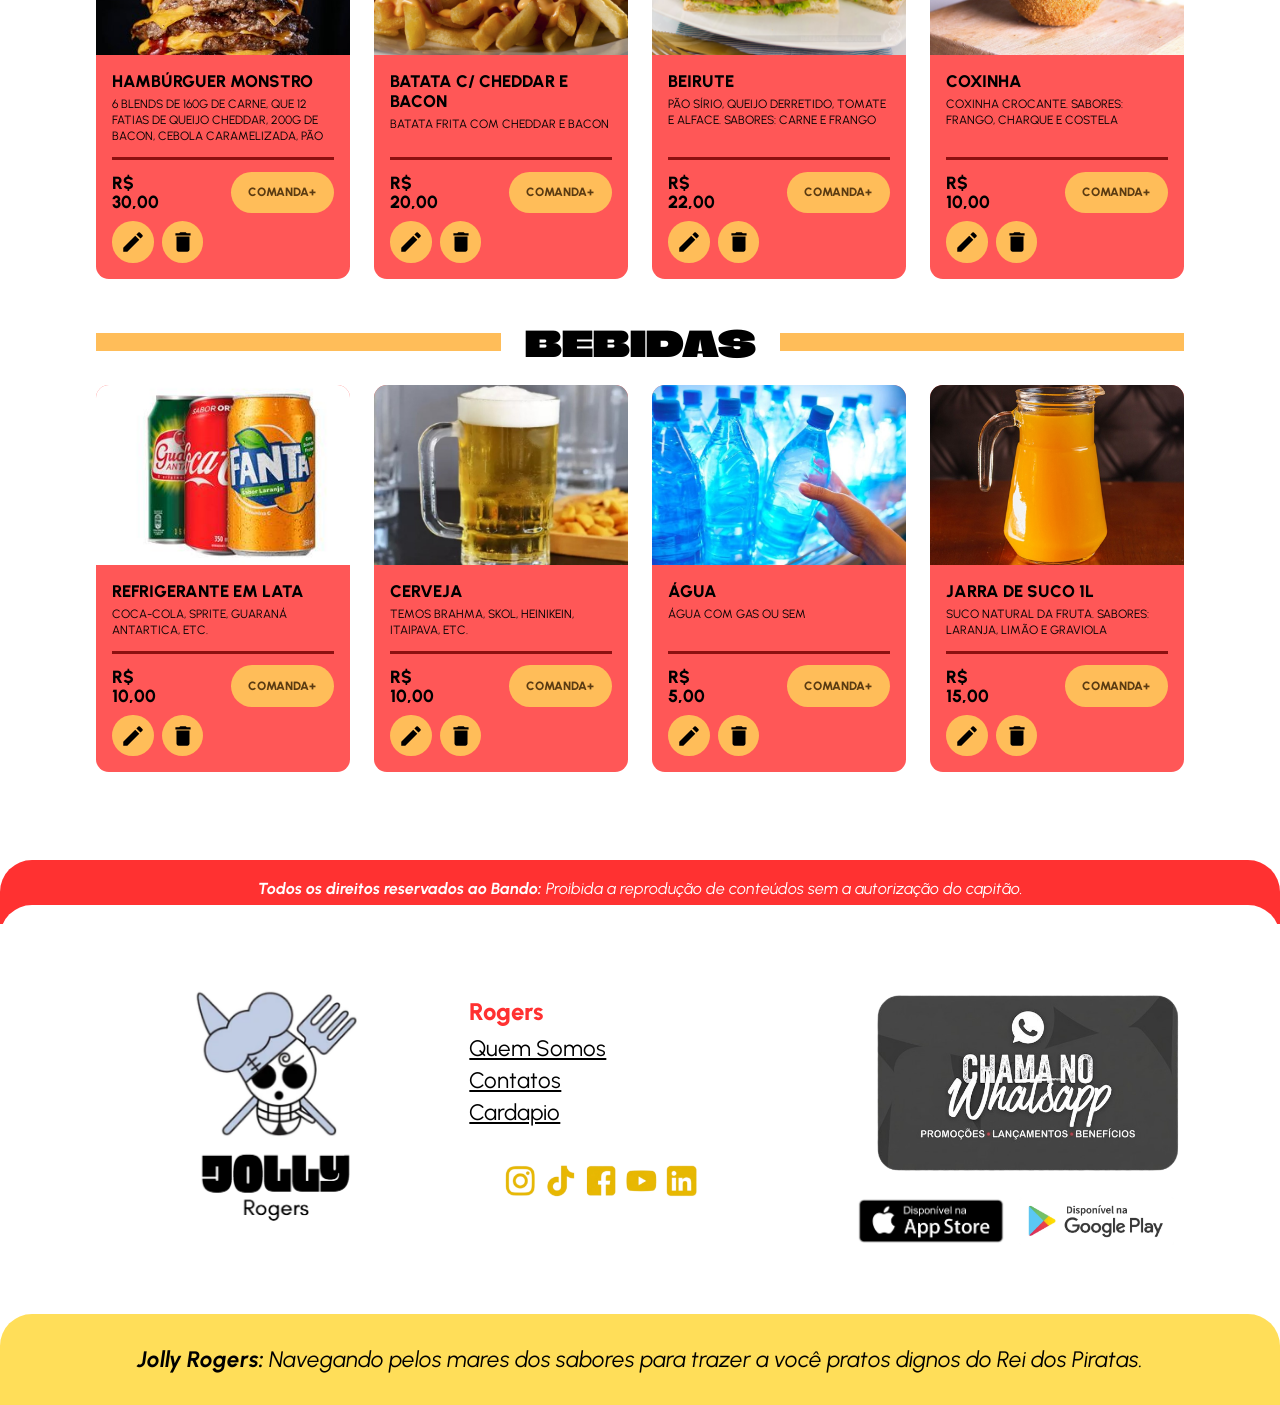
==== commit dafdae50: "html e css finalizado, pode comeca o js" ====
--- a/index.html
+++ b/index.html
@@ -22,8 +22,8 @@
   <ul>
     <li><a href="#topo" aria-current="page">Cardápio</a></li>
     <li><a href="mesas.html">Mesas &amp; Comandas</a></li>
-    <li><a href="#pedidos">Pedidos (KDS)</a></li>
-    <li><a href="#historico">Histórico &amp; Relatório</a></li>
+    <li><a href="pedidos.html">Pedidos (KDS)</a></li>
+    <li><a href="historico.html">Histórico &amp; Relatório</a></li>
   </ul>
 </nav>
 
@@ -159,7 +159,7 @@
         <figure><img src="img/refri.jpg" alt="Refrigerante em lata"></figure>
         <h3>Refrigerante em lata</h3>
         <p>COCA-COLA, SPRITE, guaraná antartica, etc.</p>
-        <footer><strong>R$ 10,00</strong><a href="#nova-comanda" class="btn-mini">Comanda+</a><a href="#editar-item" class="btn-icone" aria-label="Editar"></a></footer>
+        <footer><strong>R$ 10,00</strong><a href="#nova-comanda" class="btn-mini">Comanda+</a><a href="#editar-item" class="btn-icone" aria-label="Editar"></a><a href="#excluir-item" class="btn-icone" aria-label="Excluir"></a></footer>
       </article></li>
       <li><article>
         <figure><img src="img/cerveja.jpg" alt="Cerveja"></figure>
--- a/css/style.css
+++ b/css/style.css
@@ -172,9 +172,13 @@
 article footer strong { font-size: 1.1rem; font-weight: 800; margin-right: auto; width: 4.5rem; line-height: 1.1; }
 article footer strong { word-spacing: 100vw; }
 .btn-mini {
-  background: var(--laranja); color: #5a3b12; font-size: .65rem; font-weight: 800; text-transform: uppercase;
-  text-decoration: none; padding: .5rem .8rem; border-radius: 999px;
-}
+  display: inline-flex; align-items: center; justify-content: center; flex: none;
+  height: 2.6rem; padding: 0 1.1rem;
+  background: var(--laranja); color: #5a3b12; font-size: .75rem; font-weight: 800; text-transform: uppercase;
+  text-decoration: none; border-radius: 999px;
+  transition: background-color .2s, transform .2s;
+}
+.btn-mini:hover { transform: scale(1.05); }
 .btn-icone {
   width: 2.6rem; height: 2.6rem; flex: none; border-radius: 50%; font-size: 0; text-decoration: none;
   background-color: var(--laranja); background-repeat: no-repeat; background-position: center; background-size: 62%;
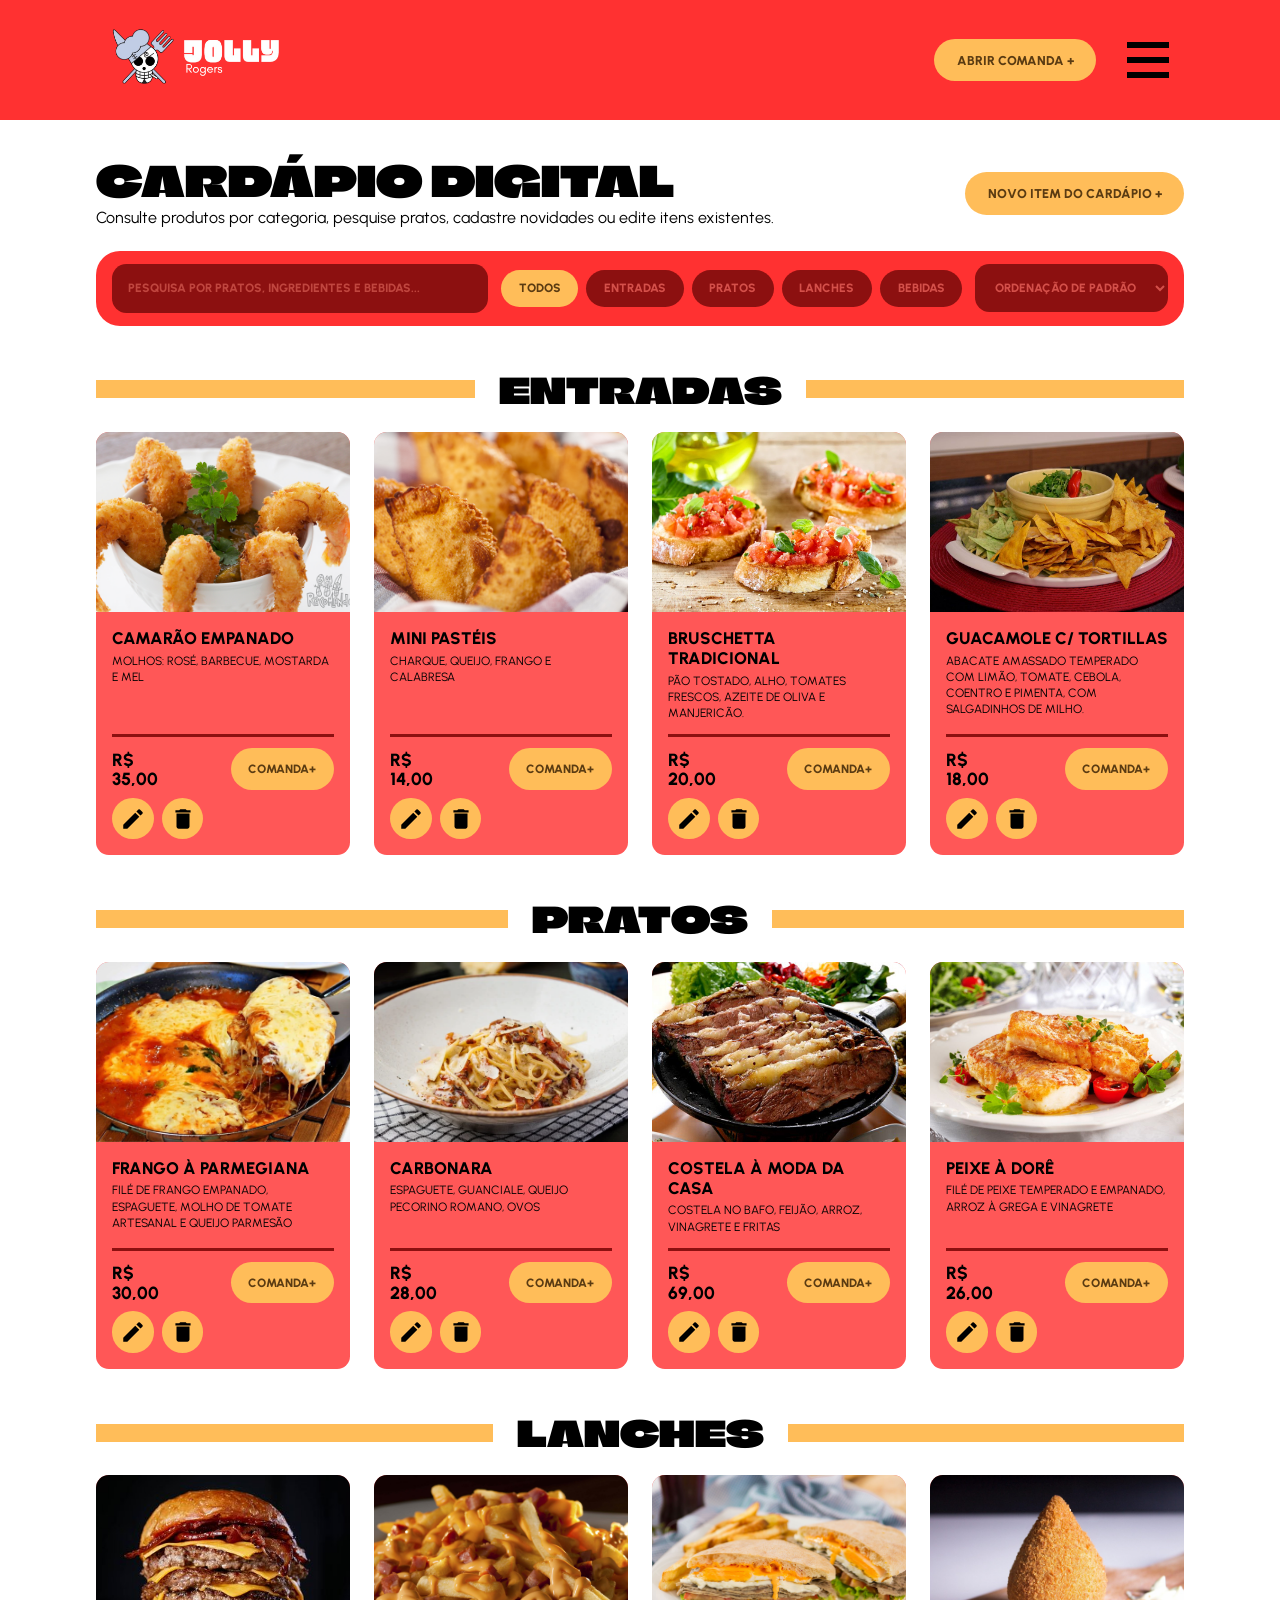
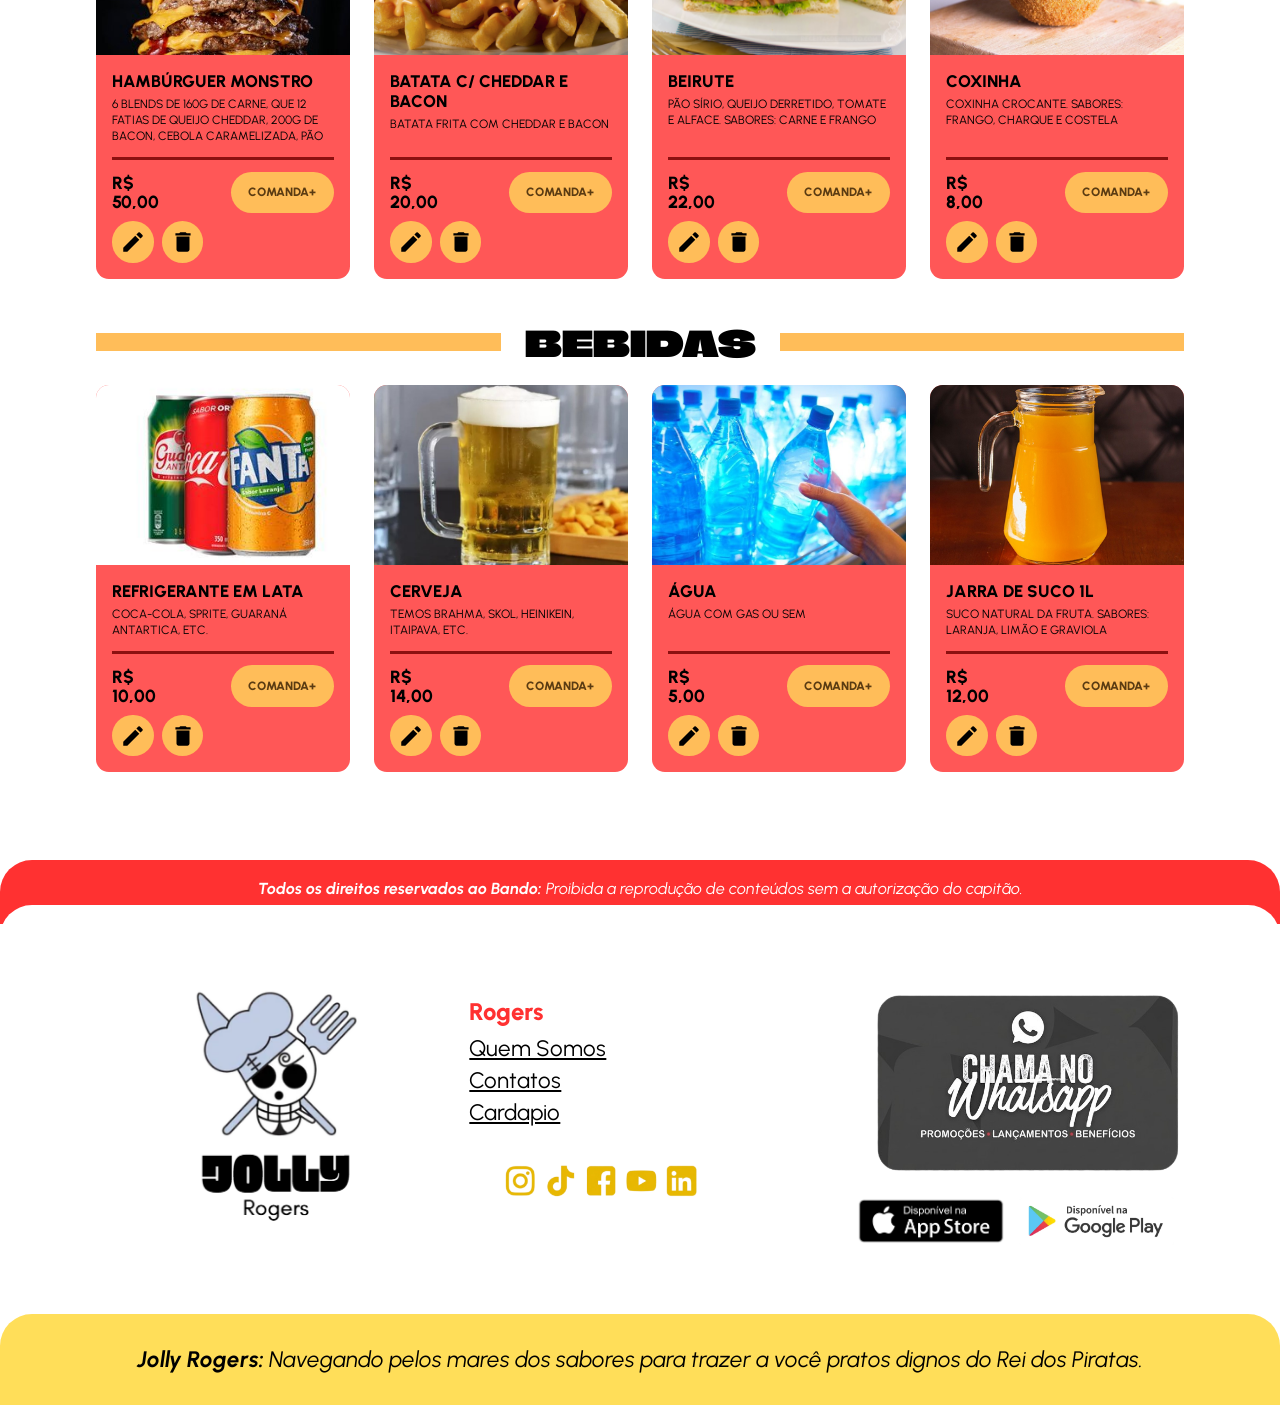
==== commit 86d25fd4: "feat: implementar a pagina pedidos" ====
--- a/index.html
+++ b/index.html
@@ -44,7 +44,7 @@
 
   <search class="filtros">
     <form action="#">
-      <input type="search" name="q" placeholder="Pesquisa por pratos, ingredientes e bebidas..." aria-label="Pesquisar no cardápio">
+      <input type="search" name="search" placeholder="Pesquisa por pratos, ingredientes e bebidas..." aria-label="Pesquisar no cardápio">
       <fieldset>
         <legend hidden>Categorias</legend>
         <label for="c-todos">Todos</label>
@@ -54,10 +54,10 @@
         <label for="c-bebidas">Bebidas</label>
       </fieldset>
       <select name="ordem" aria-label="Ordenação">
-        <option>Ordenação de padrão</option>
-        <option>Menor preço</option>
-        <option>Maior preço</option>
-        <option>A–Z</option>
+        <option value="padrao">Ordenação de padrão</option>
+        <option value="menorPreco">Menor preço</option>
+        <option value="maiorPreco">Maior preço</option>
+        <option value="a-z">A–Z</option>
       </select>
     </form>
   </search>
@@ -65,120 +65,156 @@
   <section id="entradas">
     <h2>Entradas</h2>
     <ul>
-      <li><article>
-        <figure><img src="img/camaraoempanado.jpg" alt="Camarão empanado"></figure>
-        <h3>Camarão empanado</h3>
-        <p>Molhos: rosé, barbecue, mostarda e mel</p>
-        <footer><strong>R$ 25,00</strong><a href="#nova-comanda" class="btn-mini">Comanda+</a><a href="#editar-item" class="btn-icone" aria-label="Editar"></a><a href="#excluir-item" class="btn-icone" aria-label="Excluir"></a></footer>
-      </article></li>
-      <li><article>
-        <figure><img src="img/minipasteis.jpg" alt="Mini pastéis"></figure>
-        <h3>Mini pastéis</h3>
-        <p>Charque, queijo, frango e calabresa</p>
-        <footer><strong>R$ 15,00</strong><a href="#nova-comanda" class="btn-mini">Comanda+</a><a href="#editar-item" class="btn-icone" aria-label="Editar"></a><a href="#excluir-item" class="btn-icone" aria-label="Excluir"></a></footer>
-      </article></li>
-      <li><article>
-        <figure><img src="img/bruschettas.jpg" alt="Bruschetta tradicional"></figure>
-        <h3>Bruschetta tradicional</h3>
-        <p>Pão tostado, alho, tomates frescos, azeite de oliva e manjericão.</p>
-        <footer><strong>R$ 20,00</strong><a href="#nova-comanda" class="btn-mini">Comanda+</a><a href="#editar-item" class="btn-icone" aria-label="Editar"></a><a href="#excluir-item" class="btn-icone" aria-label="Excluir"></a></footer>
-      </article></li>
-      <li><article>
-        <figure><img src="img/guacamole.jpg" alt="Guacamole com tortillas"></figure>
-        <h3>Guacamole c/ tortillas</h3>
-        <p>Abacate amassado temperado com limão, tomate, cebola, coentro e pimenta, com salgadinhos de milho.</p>
-        <footer><strong>R$ 18,00</strong><a href="#nova-comanda" class="btn-mini">Comanda+</a><a href="#editar-item" class="btn-icone" aria-label="Editar"></a><a href="#excluir-item" class="btn-icone" aria-label="Excluir"></a></footer>
-      </article></li>
+      <li>
+        <article>
+          <figure><img src="img/camaraoempanado.jpg" alt="Camarão empanado"></figure>
+          <h3>Camarão empanado</h3>
+          <p>Molhos: rosé, barbecue, mostarda e mel</p>
+          <footer><strong>R$ 35,00</strong><a href="#nova-comanda" class="btn-mini">Comanda+</a><a href="#editar-item" class="btn-icone" aria-label="Editar"></a><a href="#excluir-item" class="btn-icone" aria-label="Excluir"></a></footer>
+        </article>
+      </li>
+      <li>
+        <article>
+          <figure><img src="img/minipasteis.jpg" alt="Mini pastéis"></figure>
+          <h3>Mini pastéis</h3>
+          <p>Charque, queijo, frango e calabresa</p>
+          <footer><strong>R$ 14,00</strong><a href="#nova-comanda" class="btn-mini">Comanda+</a><a href="#editar-item" class="btn-icone" aria-label="Editar"></a><a href="#excluir-item" class="btn-icone" aria-label="Excluir"></a></footer>
+        </article></li>
+      <li>
+        <article>
+          <figure><img src="img/bruschettas.jpg" alt="Bruschetta tradicional"></figure>
+          <h3>Bruschetta tradicional</h3>
+          <p>Pão tostado, alho, tomates frescos, azeite de oliva e manjericão.</p>
+          <footer><strong>R$ 20,00</strong><a href="#nova-comanda" class="btn-mini">Comanda+</a><a href="#editar-item" class="btn-icone" aria-label="Editar"></a><a href="#excluir-item" class="btn-icone" aria-label="Excluir"></a></footer>
+        </article>
+      </li>
+      <li>
+        <article>
+          <figure><img src="img/guacamole.jpg" alt="Guacamole com tortillas"></figure>
+          <h3>Guacamole c/ tortillas</h3>
+          <p>Abacate amassado temperado com limão, tomate, cebola, coentro e pimenta, com salgadinhos de milho.</p>
+          <footer><strong>R$ 18,00</strong><a href="#nova-comanda" class="btn-mini">Comanda+</a><a href="#editar-item" class="btn-icone" aria-label="Editar"></a><a href="#excluir-item" class="btn-icone" aria-label="Excluir"></a></footer>
+        </article>
+      </li>
     </ul>
   </section>
 
   <section id="pratos">
     <h2>Pratos</h2>
     <ul>
-      <li><article>
-        <figure><img src="img/frangoaparmegiana.jpg" alt="Frango à parmegiana"></figure>
-        <h3>Frango à parmegiana</h3>
-        <p>Filé de frango empanado, espaguete, molho de tomate artesanal e queijo parmesão</p>
-        <footer><strong>R$ 30,00</strong><a href="#nova-comanda" class="btn-mini">Comanda+</a><a href="#editar-item" class="btn-icone" aria-label="Editar"></a><a href="#excluir-item" class="btn-icone" aria-label="Excluir"></a></footer>
-      </article></li>
-      <li><article>
-        <figure><img src="img/carbonara.jpg" alt="Carbonara"></figure>
-        <h3>Carbonara</h3>
-        <p>Espaguete, guanciale, queijo pecorino romano, ovos</p>
-        <footer><strong>R$ 28,00</strong><a href="#nova-comanda" class="btn-mini">Comanda+</a><a href="#editar-item" class="btn-icone" aria-label="Editar"></a><a href="#excluir-item" class="btn-icone" aria-label="Excluir"></a></footer>
-      </article></li>
-      <li><article>
-        <figure><img src="img/costela.jpg" alt="Costela à moda da casa"></figure>
-        <h3>Costela à moda da casa</h3>
-        <p>Costela no bafo, feijão, arroz, vinagrete e fritas</p>
-        <footer><strong>R$ 34,00</strong><a href="#nova-comanda" class="btn-mini">Comanda+</a><a href="#editar-item" class="btn-icone" aria-label="Editar"></a><a href="#excluir-item" class="btn-icone" aria-label="Excluir"></a></footer>
-      </article></li>
-      <li><article>
-        <figure><img src="img/peixeadore.jpg" alt="Peixe à dorê"></figure>
-        <h3>Peixe à dorê</h3>
-        <p>Filé de peixe temperado e empanado, arroz à grega e vinagrete</p>
-        <footer><strong>R$ 26,00</strong><a href="#nova-comanda" class="btn-mini">Comanda+</a><a href="#editar-item" class="btn-icone" aria-label="Editar"></a><a href="#excluir-item" class="btn-icone" aria-label="Excluir"></a></footer>
-      </article></li>
+      <li>
+        <article>
+          <figure><img src="img/frangoaparmegiana.jpg" alt="Frango à parmegiana"></figure>
+          <h3>Frango à parmegiana</h3>
+          <p>Filé de frango empanado, espaguete, molho de tomate artesanal e queijo parmesão</p>
+          <footer><strong>R$ 30,00</strong><a href="#nova-comanda" class="btn-mini">Comanda+</a><a href="#editar-item" class="btn-icone" aria-label="Editar"></a><a href="#excluir-item" class="btn-icone" aria-label="Excluir"></a></footer>
+        </article>
+      </li>
+      <li>
+        <article>
+          <figure><img src="img/carbonara.jpg" alt="Carbonara"></figure>
+          <h3>Carbonara</h3>
+          <p>Espaguete, guanciale, queijo pecorino romano, ovos</p>
+          <footer><strong>R$ 28,00</strong><a href="#nova-comanda" class="btn-mini">Comanda+</a><a href="#editar-item" class="btn-icone" aria-label="Editar"></a><a href="#excluir-item" class="btn-icone" aria-label="Excluir"></a></footer>
+        </article>
+      </li>
+      <li>
+        <article>
+          <figure><img src="img/costela.jpg" alt="Costela à moda da casa"></figure>
+          <h3>Costela à moda da casa</h3>
+          <p>Costela no bafo, feijão, arroz, vinagrete e fritas</p>
+          <footer><strong>R$ 69,00</strong><a href="#nova-comanda" class="btn-mini">Comanda+</a><a href="#editar-item" class="btn-icone" aria-label="Editar"></a><a href="#excluir-item" class="btn-icone" aria-label="Excluir"></a></footer>
+        </article>
+      </li>
+      <li>
+        <article>
+          <figure><img src="img/peixeadore.jpg" alt="Peixe à dorê"></figure>
+          <h3>Peixe à dorê</h3>
+          <p>Filé de peixe temperado e empanado, arroz à grega e vinagrete</p>
+          <footer><strong>R$ 26,00</strong><a href="#nova-comanda" class="btn-mini">Comanda+</a><a href="#editar-item" class="btn-icone" aria-label="Editar"></a><a href="#excluir-item" class="btn-icone" aria-label="Excluir"></a></footer>
+        </article>
+      </li>
     </ul>
   </section>
 
   <section id="lanches">
     <h2>Lanches</h2>
     <ul>
-      <li><article>
-        <figure><img src="img/hamburguermonstro.jpg" alt="Hambúrguer monstro"></figure>
-        <h3>Hambúrguer monstro</h3>
-        <p>6 blends de 160g de carne, que 12 fatias de queijo cheddar, 200g de bacon, cebola caramelizada, pão</p>
-        <footer><strong>R$ 30,00</strong><a href="#nova-comanda" class="btn-mini">Comanda+</a><a href="#editar-item" class="btn-icone" aria-label="Editar"></a><a href="#excluir-item" class="btn-icone" aria-label="Excluir"></a></footer>
-      </article></li>
-      <li><article>
-        <figure><img src="img/batata-cheddar.jpg" alt="Batata com cheddar e bacon"></figure>
-        <h3>Batata c/ cheddar e bacon</h3>
-        <p>Batata frita com cheddar e bacon</p>
-        <footer><strong>R$ 20,00</strong><a href="#nova-comanda" class="btn-mini">Comanda+</a><a href="#editar-item" class="btn-icone" aria-label="Editar"></a><a href="#excluir-item" class="btn-icone" aria-label="Excluir"></a></footer>
-      </article></li>
-      <li><article>
-        <figure><img src="img/beirute.jpg" alt="Beirute"></figure>
-        <h3>Beirute</h3>
-        <p>Pão sírio, queijo derretido, tomate e alface. Sabores: carne e frango</p>
-        <footer><strong>R$ 22,00</strong><a href="#nova-comanda" class="btn-mini">Comanda+</a><a href="#editar-item" class="btn-icone" aria-label="Editar"></a><a href="#excluir-item" class="btn-icone" aria-label="Excluir"></a></footer>
-      </article></li>
-      <li><article>
-        <figure><img src="img/coxinha.jpg" alt="Coxinha"></figure>
-        <h3>Coxinha</h3>
-        <p>Coxinha crocante. Sabores: frango, charque e costela</p>
-        <footer><strong>R$ 10,00</strong><a href="#nova-comanda" class="btn-mini">Comanda+</a><a href="#editar-item" class="btn-icone" aria-label="Editar"></a><a href="#excluir-item" class="btn-icone" aria-label="Excluir"></a></footer>
-      </article></li>
+      <li>
+        <article>
+          <figure><img src="img/hamburguermonstro.jpg" alt="Hambúrguer monstro"></figure>
+          <h3>Hambúrguer monstro</h3>
+          <p>6 blends de 160g de carne, que 12 fatias de queijo cheddar, 200g de bacon, cebola caramelizada, pão</p>
+          <footer><strong>R$ 50,00</strong><a href="#nova-comanda" class="btn-mini">Comanda+</a><a href="#editar-item" class="btn-icone" aria-label="Editar"></a><a href="#excluir-item" class="btn-icone" aria-label="Excluir"></a></footer>
+        </article>
+      </li>
+      <li>
+        <article>
+          <figure><img src="img/batata-cheddar.jpg" alt="Batata com cheddar e bacon"></figure>
+          <h3>Batata c/ cheddar e bacon</h3>
+          <p>Batata frita com cheddar e bacon</p>
+          <footer><strong>R$ 20,00</strong><a href="#nova-comanda" class="btn-mini">Comanda+</a><a href="#editar-item" class="btn-icone" aria-label="Editar"></a><a href="#excluir-item" class="btn-icone" aria-label="Excluir"></a></footer>
+        </article>
+      </li>
+      <li>
+        <article>
+          <figure><img src="img/beirute.jpg" alt="Beirute"></figure>
+          <h3>Beirute</h3>
+          <p>Pão sírio, queijo derretido, tomate e alface. Sabores: carne e frango</p>
+          <footer><strong>R$ 22,00</strong><a href="#nova-comanda" class="btn-mini">Comanda+</a><a href="#editar-item" class="btn-icone" aria-label="Editar"></a><a href="#excluir-item" class="btn-icone" aria-label="Excluir"></a></footer>
+        </article>
+      </li>
+      <li>
+        <article>
+          <figure><img src="img/coxinha.jpg" alt="Coxinha"></figure>
+          <h3>Coxinha</h3>
+          <p>Coxinha crocante. Sabores: frango, charque e costela</p>
+          <footer><strong>R$ 8,00</strong><a href="#nova-comanda" class="btn-mini">Comanda+</a><a href="#editar-item" class="btn-icone" aria-label="Editar"></a><a href="#excluir-item" class="btn-icone" aria-label="Excluir"></a></footer>
+        </article>
+      </li>
     </ul>
   </section>
 
   <section id="bebidas">
     <h2>Bebidas</h2>
     <ul>
-      <li><article>
-        <figure><img src="img/refri.jpg" alt="Refrigerante em lata"></figure>
-        <h3>Refrigerante em lata</h3>
-        <p>COCA-COLA, SPRITE, guaraná antartica, etc.</p>
-        <footer><strong>R$ 10,00</strong><a href="#nova-comanda" class="btn-mini">Comanda+</a><a href="#editar-item" class="btn-icone" aria-label="Editar"></a><a href="#excluir-item" class="btn-icone" aria-label="Excluir"></a></footer>
-      </article></li>
-      <li><article>
-        <figure><img src="img/cerveja.jpg" alt="Cerveja"></figure>
-        <h3>Cerveja</h3>
-        <p>TEMOS BRAHMA, SKOL, HEINIKEIN, ITAIPAVA, ETC.</p>
-        <footer><strong>R$ 10,00</strong><a href="#nova-comanda" class="btn-mini">Comanda+</a><a href="#editar-item" class="btn-icone" aria-label="Editar"></a><a href="#excluir-item" class="btn-icone" aria-label="Excluir"></a></footer>
-      </article></li>
-      <li><article>
-        <figure><img src="img/agua.jpg" alt="Água"></figure>
-        <h3>Água</h3>
-        <p>Água COM GAS OU SEM</p>
-        <footer><strong>R$ 5,00</strong><a href="#nova-comanda" class="btn-mini">Comanda+</a><a href="#editar-item" class="btn-icone" aria-label="Editar"></a><a href="#excluir-item" class="btn-icone" aria-label="Excluir"></a></footer>
-      </article></li>
-      <li><article>
-        <figure><img src="img/suco.jpg" alt="Jarra de suco"></figure>
-        <h3>Jarra de suco 1L</h3>
-        <p>Suco natural da fruta. Sabores: laranja, limão e graviola</p>
-        <footer><strong>R$ 15,00</strong><a href="#nova-comanda" class="btn-mini">Comanda+</a><a href="#editar-item" class="btn-icone" aria-label="Editar"></a><a href="#excluir-item" class="btn-icone" aria-label="Excluir"></a></footer>
-      </article></li>
+      <li>
+        <article>
+          <figure><img src="img/refri.jpg" alt="Refrigerante em lata"></figure>
+          <h3>Refrigerante em lata</h3>
+          <p>COCA-COLA, SPRITE, guaraná antartica, etc.</p>
+          <footer><strong>R$ 10,00</strong><a href="#nova-comanda" class="btn-mini">Comanda+</a><a href="#editar-item" class="btn-icone" aria-label="Editar"></a><a href="#excluir-item" class="btn-icone" aria-label="Excluir"></a></footer>
+        </article>
+      </li>
+      <li>
+        <article>
+          <figure><img src="img/cerveja.jpg" alt="Cerveja"></figure>
+          <h3>Cerveja</h3>
+          <p>TEMOS BRAHMA, SKOL, HEINIKEIN, ITAIPAVA, ETC.</p>
+          <footer><strong>R$ 14,00</strong><a href="#nova-comanda" class="btn-mini">Comanda+</a><a href="#editar-item" class="btn-icone" aria-label="Editar"></a><a href="#excluir-item" class="btn-icone" aria-label="Excluir"></a></footer>
+        </article>
+      </li>
+      <li>
+        <article>
+          <figure><img src="img/agua.jpg" alt="Água"></figure>
+          <h3>Água</h3>
+          <p>Água COM GAS OU SEM</p>
+          <footer><strong>R$ 5,00</strong><a href="#nova-comanda" class="btn-mini">Comanda+</a><a href="#editar-item" class="btn-icone" aria-label="Editar"></a><a href="#excluir-item" class="btn-icone" aria-label="Excluir"></a></footer>
+        </article>
+      </li>
+      <li>
+        <article>
+          <figure><img src="img/suco.jpg" alt="Jarra de suco"></figure>
+          <h3>Jarra de suco 1L</h3>
+          <p>Suco natural da fruta. Sabores: laranja, limão e graviola</p>
+          <footer>
+            <strong>R$ 12,00</strong>
+            <a href="#nova-comanda" class="btn-mini">Comanda+</a>
+            <a href="#editar-item" class="btn-icone" aria-label="Editar"></a>
+            <a href="#excluir-item" class="btn-icone" aria-label="Excluir"></a>
+          </footer>
+        </article>
+      </li>
     </ul>
   </section>
 </main>
@@ -223,7 +259,17 @@
     <fieldset>
       <p>
         <label for="mesa">Mesa do Salão <abbr title="obrigatório">*</abbr></label>
-        <select id="mesa" name="mesa" required><option value=""></option><option value="1">Mesa 1</option><option value="2">Mesa 2</option><option value="3">Mesa 3</option><option value="4">Mesa 4</option><option value="5">Mesa 5</option><option value="6">Mesa 6</option><option value="7">Mesa 7</option><option value="8">Mesa 8</option></select>
+        <select id="mesa" name="mesa" required>
+          <option value=""></option>
+          <option value="1">Mesa 1</option>
+          <option value="2">Mesa 2</option>
+          <option value="3">Mesa 3</option>
+          <option value="4">Mesa 4</option>
+          <option value="5">Mesa 5</option>
+          <option value="6">Mesa 6</option>
+          <option value="7">Mesa 7</option>
+          <option value="8">Mesa 8</option>
+        </select>
       </p>
       <p>
         <label for="cliente">Nome ou Identificação do Cliente <abbr title="obrigatório">*</abbr></label>
--- a/css/style.css
+++ b/css/style.css
@@ -328,4 +328,23 @@
 
 @media (min-width: 601px) and (max-width: 900px) {
   main > section > ul { grid-template-columns: repeat(2, 1fr); }
+
+
+/* isso é provisorio, é pra fazer os popup na tela ficarem destacados ( sompreando o resto da pagina */
+}
+dialog:target { /* modal que está aberto agora */
+  position: fixed; /* fixa o modal na tela */
+  z-index: 1000; /* deixa o modal acima da camada escura (que fica em 999) */
+}
+
+body:has(dialog:target)::after { /* quando há modal aberto, cria a camada escura no body (fora do modal) */
+  content: ""; /* obrigatório para o pseudo-elemento existir */
+  position: fixed; /* cobre a tela inteira, mesmo com rolagem */
+  inset: 0; /* gruda nos 4 cantos da tela */
+  background: rgba(0, 0, 0, 0.6); /* preto com 60% de opacidade = o sombreado */
+  z-index: 999; /* fica na frente da página, mas atrás do modal (1000) */
+}
+
+body:has(dialog:target) { /* quando existe algum modal aberto... */
+  overflow: hidden; /* ...trava a rolagem da página de trás */
 }
